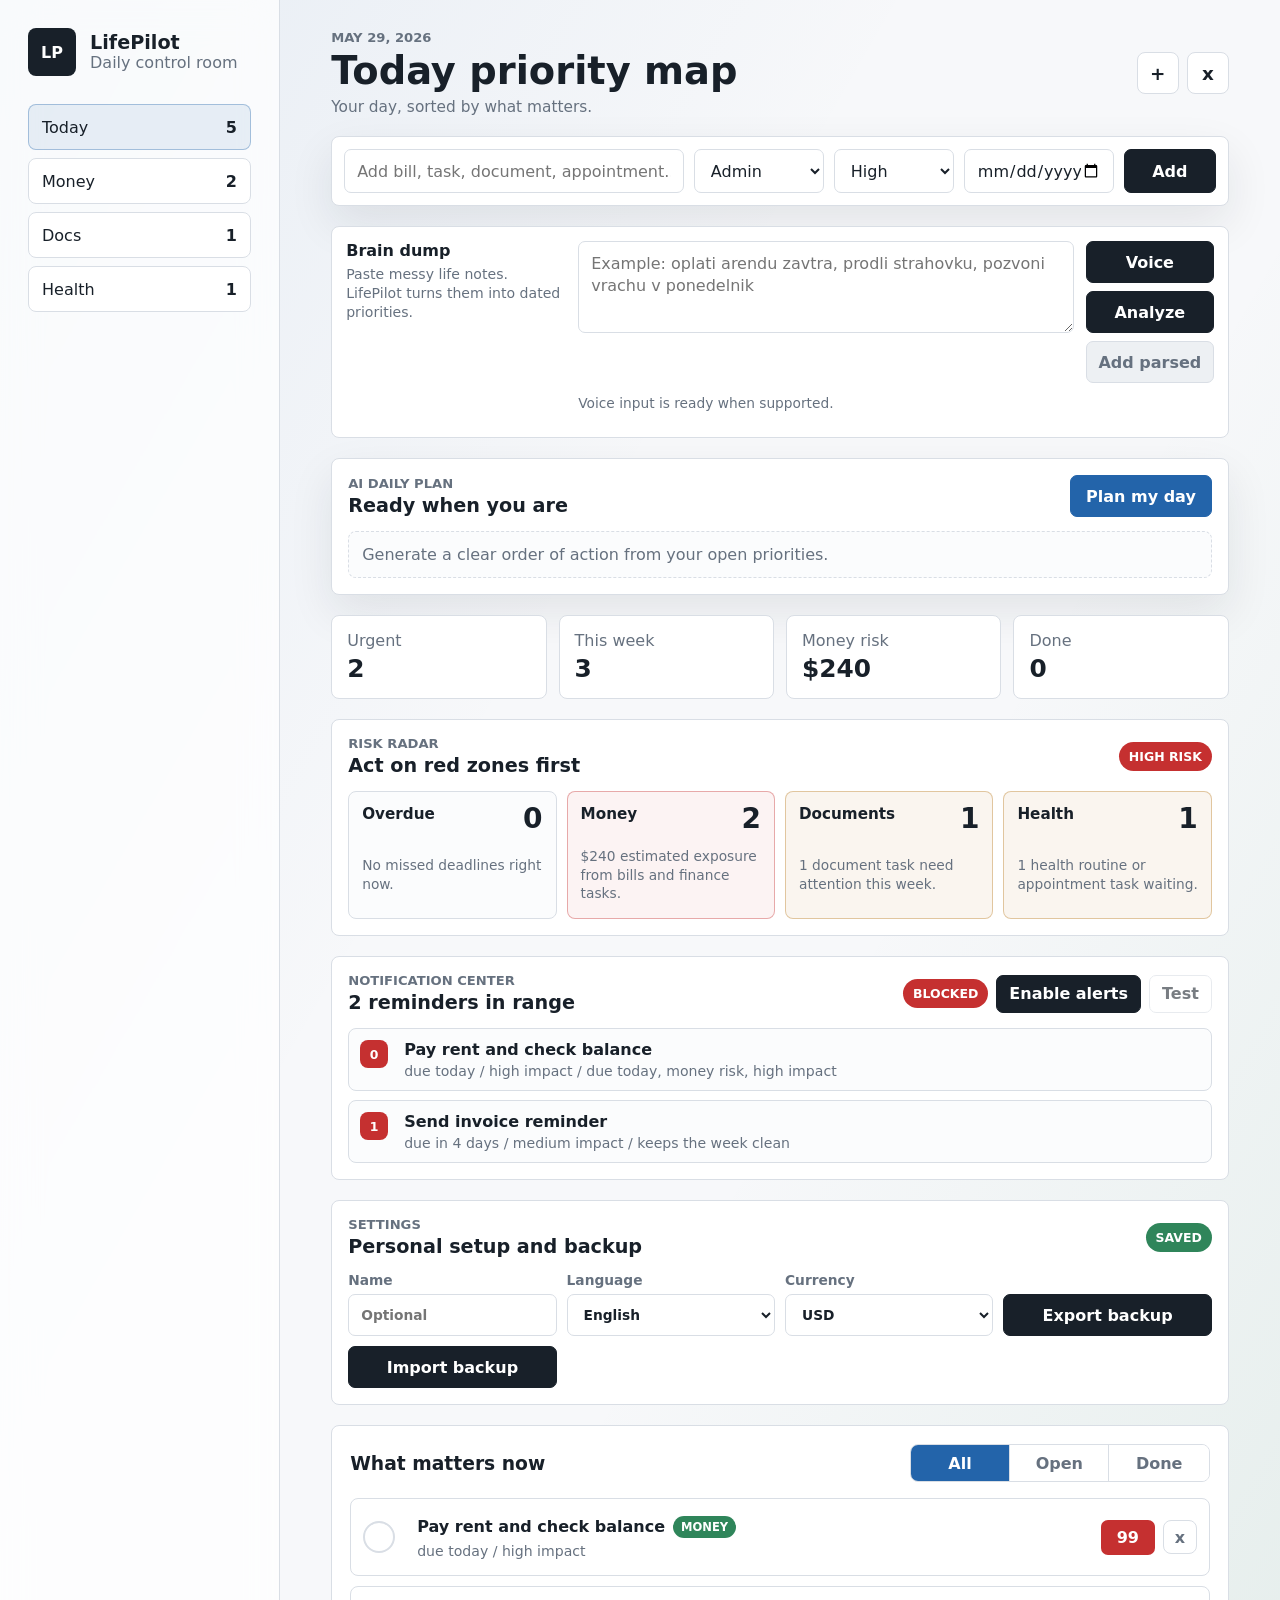
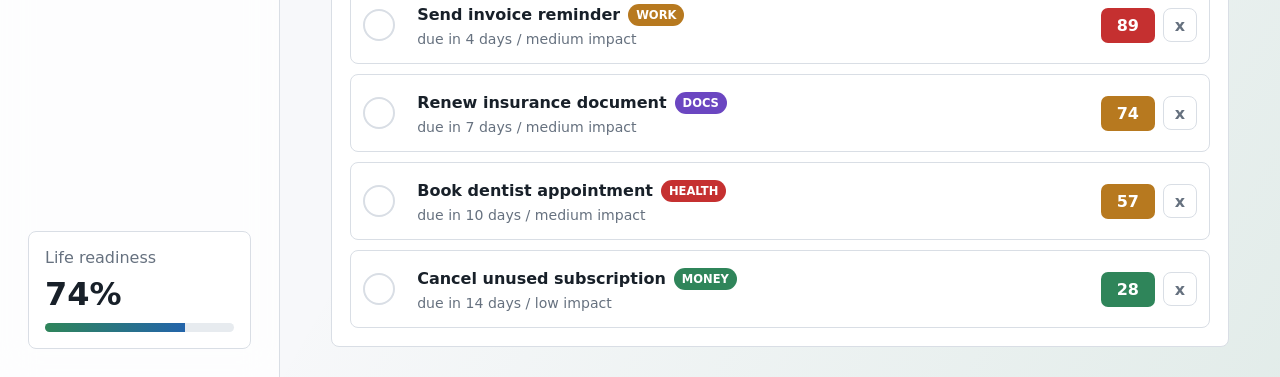
==== index.html @ ce693db2 "Initial public beta" ====
<!doctype html>
<html lang="en">
  <head>
    <meta charset="utf-8">
    <meta name="viewport" content="width=device-width, initial-scale=1">
    <meta name="theme-color" content="#182029">
    <title>LifePilot</title>
    <link rel="manifest" href="manifest.webmanifest">
    <link rel="icon" href="icon.svg" type="image/svg+xml">
    <link rel="stylesheet" href="styles.css">
  </head>
  <body>
    <main class="shell">
      <aside class="sidebar">
        <div class="brand">
          <div class="mark">LP</div>
          <div>
            <h1>LifePilot</h1>
            <p>Daily control room</p>
          </div>
        </div>

        <nav class="nav" aria-label="Views">
          <button class="nav-button active" data-view="today" title="Today">
            <span>Today</span>
            <strong id="todayCount">0</strong>
          </button>
          <button class="nav-button" data-view="money" title="Money">
            <span>Money</span>
            <strong id="moneyCount">0</strong>
          </button>
          <button class="nav-button" data-view="docs" title="Documents">
            <span>Docs</span>
            <strong id="docsCount">0</strong>
          </button>
          <button class="nav-button" data-view="health" title="Health">
            <span>Health</span>
            <strong id="healthCount">0</strong>
          </button>
        </nav>

        <section class="score-panel" aria-label="Readiness score">
          <span>Life readiness</span>
          <strong id="readinessScore">72%</strong>
          <div class="meter"><span id="scoreBar"></span></div>
        </section>
      </aside>

      <section class="workspace">
        <header class="topbar">
          <div>
            <p class="eyebrow">May 29, 2026</p>
            <h2 id="viewTitle">Today priority map</h2>
            <p id="personalLine" class="personal-line">Your day, sorted by what matters.</p>
          </div>
          <div class="actions">
            <button id="seedBtn" class="icon-button" title="Load sample data">+</button>
            <button id="clearDoneBtn" class="icon-button" title="Clear completed">x</button>
          </div>
        </header>

        <section class="quick-add" aria-label="Add new life item">
          <input id="itemTitle" type="text" placeholder="Add bill, task, document, appointment..." maxlength="90">
          <select id="itemCategory" aria-label="Category">
            <option value="admin">Admin</option>
            <option value="money">Money</option>
            <option value="docs">Docs</option>
            <option value="health">Health</option>
            <option value="work">Work</option>
          </select>
          <select id="itemImpact" aria-label="Impact">
            <option value="3">High</option>
            <option value="2">Medium</option>
            <option value="1">Low</option>
          </select>
          <input id="itemDate" type="date" aria-label="Due date">
          <button id="addBtn">Add</button>
        </section>

        <section class="brain-dump" aria-label="Smart capture">
          <div class="brain-copy">
            <h3>Brain dump</h3>
            <p>Paste messy life notes. LifePilot turns them into dated priorities.</p>
          </div>
          <textarea id="brainDump" rows="3" placeholder="Example: oplati arendu zavtra, prodli strahovku, pozvoni vrachu v ponedelnik"></textarea>
          <div class="brain-actions">
            <button id="voiceBtn" title="Voice input">Voice</button>
            <button id="captureBtn">Analyze</button>
            <button id="acceptCaptureBtn" disabled>Add parsed</button>
          </div>
          <p id="voiceStatus" class="voice-status">Voice input is ready when supported.</p>
          <div id="capturePreview" class="capture-preview" aria-live="polite"></div>
        </section>

        <section class="daily-plan" aria-label="Daily plan">
          <div class="plan-head">
            <div>
              <p class="eyebrow">AI Daily Plan</p>
              <h3 id="planFocus">Ready when you are</h3>
            </div>
            <button id="planBtn">Plan my day</button>
          </div>
          <div id="planList" class="plan-list" aria-live="polite">
            <p class="plan-empty">Generate a clear order of action from your open priorities.</p>
          </div>
        </section>

        <section class="summary-grid" aria-label="Daily summary">
          <article class="summary-item">
            <span>Urgent</span>
            <strong id="urgentTotal">0</strong>
          </article>
          <article class="summary-item">
            <span>This week</span>
            <strong id="weekTotal">0</strong>
          </article>
          <article class="summary-item">
            <span>Money risk</span>
            <strong id="riskTotal">$0</strong>
          </article>
          <article class="summary-item">
            <span>Done</span>
            <strong id="doneTotal">0</strong>
          </article>
        </section>

        <section class="risk-radar" aria-label="Risk radar">
          <div class="radar-head">
            <div>
              <p class="eyebrow">Risk Radar</p>
              <h3 id="radarFocus">Scanning open priorities</h3>
            </div>
            <span id="radarLevel" class="radar-level">Stable</span>
          </div>
          <div id="radarGrid" class="radar-grid"></div>
        </section>

        <section class="notification-center" aria-label="Notification center">
          <div class="notification-head">
            <div>
              <p class="eyebrow">Notification Center</p>
              <h3 id="notifyFocus">Reminders are local</h3>
            </div>
            <div class="notification-actions">
              <span id="notifyStatus" class="notify-status">Off</span>
              <button id="notifyBtn">Enable alerts</button>
              <button id="installBtn" hidden>Install app</button>
              <button id="testNotifyBtn">Test</button>
            </div>
          </div>
          <div id="notifyList" class="notify-list" aria-live="polite"></div>
        </section>

        <section class="settings-panel" aria-label="Settings and backup">
          <div class="settings-head">
            <div>
              <p class="eyebrow">Settings</p>
              <h3 id="settingsFocus">Personal setup and backup</h3>
            </div>
            <span id="settingsStatus" class="settings-status">Saved</span>
          </div>
          <div class="settings-grid">
            <label>
              <span>Name</span>
              <input id="profileName" type="text" placeholder="Optional" maxlength="40">
            </label>
            <label>
              <span>Language</span>
              <select id="languageSelect">
                <option value="en">English</option>
                <option value="ru">Russian / translit</option>
              </select>
            </label>
            <label>
              <span>Currency</span>
              <select id="currencySelect">
                <option value="USD">USD</option>
                <option value="EUR">EUR</option>
                <option value="RUB">RUB</option>
                <option value="GBP">GBP</option>
              </select>
            </label>
            <button id="exportBtn">Export backup</button>
            <button id="importBtn">Import backup</button>
            <input id="importFile" type="file" accept="application/json,.json" hidden>
          </div>
        </section>

        <section class="content">
          <div class="list-header">
            <h3 id="listTitle">What matters now</h3>
            <div class="segmented" role="group" aria-label="Filter">
              <button class="segment active" data-filter="all">All</button>
              <button class="segment" data-filter="open">Open</button>
              <button class="segment" data-filter="done">Done</button>
            </div>
          </div>
          <div id="itemList" class="item-list" aria-live="polite"></div>
        </section>
      </section>
    </main>

    <template id="itemTemplate">
      <article class="life-item">
        <button class="check" title="Toggle done"></button>
        <div class="item-main">
          <div class="item-line">
            <h4></h4>
            <span class="tag"></span>
          </div>
          <p></p>
        </div>
        <div class="item-meta">
          <span class="score"></span>
          <button class="delete" title="Delete">x</button>
        </div>
      </article>
    </template>

    <template id="previewTemplate">
      <article class="preview-item">
        <span class="preview-tag"></span>
        <strong></strong>
        <small></small>
      </article>
    </template>

    <template id="planTemplate">
      <article class="plan-step">
        <span class="step-number"></span>
        <div>
          <strong></strong>
          <p></p>
        </div>
      </article>
    </template>

    <template id="radarTemplate">
      <button class="radar-card" type="button">
        <span class="radar-card-top">
          <strong></strong>
          <em></em>
        </span>
        <span class="radar-card-copy"></span>
      </button>
    </template>

    <template id="notifyTemplate">
      <article class="notify-item">
        <span></span>
        <div>
          <strong></strong>
          <p></p>
        </div>
      </article>
    </template>

    <script src="app.js"></script>
  </body>
</html>
---- styles.css ----
:root {
  color-scheme: light;
  --ink: #182029;
  --muted: #66717f;
  --line: #d9dee5;
  --paper: #f7f8fa;
  --panel: #ffffff;
  --blue: #2364aa;
  --green: #2f855a;
  --amber: #b7791f;
  --red: #c53030;
  --violet: #6b46c1;
  --shadow: 0 18px 45px rgba(24, 32, 41, 0.09);
}

* {
  box-sizing: border-box;
}

body {
  margin: 0;
  min-height: 100vh;
  color: var(--ink);
  background:
    linear-gradient(120deg, rgba(35, 100, 170, 0.08), transparent 38%),
    linear-gradient(300deg, rgba(47, 133, 90, 0.1), transparent 42%),
    var(--paper);
  font-family: Inter, ui-sans-serif, system-ui, -apple-system, BlinkMacSystemFont, "Segoe UI", sans-serif;
}

button,
input,
textarea,
select {
  font: inherit;
}

button {
  cursor: pointer;
}

.shell {
  display: grid;
  grid-template-columns: 280px minmax(0, 1fr);
  min-height: 100vh;
}

.sidebar {
  display: flex;
  flex-direction: column;
  gap: 28px;
  padding: 28px;
  border-right: 1px solid var(--line);
  background: rgba(255, 255, 255, 0.72);
  backdrop-filter: blur(18px);
}

.brand {
  display: flex;
  align-items: center;
  gap: 14px;
}

.mark {
  display: grid;
  width: 48px;
  height: 48px;
  place-items: center;
  border-radius: 8px;
  color: #fff;
  background: var(--ink);
  font-weight: 800;
}

h1,
h2,
h3,
h4,
p {
  margin: 0;
}

.brand h1 {
  font-size: 1.2rem;
  line-height: 1.1;
}

.brand p,
.eyebrow,
.personal-line,
.score-panel span,
.summary-item span,
.life-item p {
  color: var(--muted);
}

.nav {
  display: grid;
  gap: 8px;
}

.nav-button,
.score-panel,
.quick-add,
.brain-dump,
.daily-plan,
.risk-radar,
.notification-center,
.settings-panel,
.summary-item,
.content {
  border: 1px solid var(--line);
  border-radius: 8px;
  background: var(--panel);
}

.nav-button {
  display: flex;
  align-items: center;
  justify-content: space-between;
  min-height: 46px;
  padding: 0 13px;
  color: var(--ink);
}

.nav-button.active {
  border-color: rgba(35, 100, 170, 0.35);
  background: rgba(35, 100, 170, 0.09);
}

.score-panel {
  margin-top: auto;
  padding: 16px;
}

.score-panel strong {
  display: block;
  margin: 8px 0 10px;
  font-size: 2rem;
}

.meter {
  height: 9px;
  overflow: hidden;
  border-radius: 999px;
  background: #e7ebef;
}

.meter span {
  display: block;
  height: 100%;
  width: 72%;
  background: linear-gradient(90deg, var(--green), var(--blue));
}

.workspace {
  display: grid;
  align-content: start;
  gap: 20px;
  padding: 30px clamp(18px, 4vw, 54px);
}

.topbar,
.list-header,
.item-line,
.item-meta,
.actions {
  display: flex;
  align-items: center;
}

.topbar,
.list-header {
  justify-content: space-between;
  gap: 18px;
}

.eyebrow {
  margin-bottom: 3px;
  font-size: 0.82rem;
  font-weight: 700;
  text-transform: uppercase;
}

.personal-line {
  margin-top: 5px;
  font-size: 0.96rem;
}

h2 {
  font-size: clamp(1.7rem, 3vw, 2.6rem);
  letter-spacing: 0;
}

.actions {
  gap: 8px;
}

.icon-button {
  width: 42px;
  height: 42px;
  border: 1px solid var(--line);
  border-radius: 8px;
  color: var(--ink);
  background: #fff;
  font-size: 1.15rem;
  font-weight: 800;
}

.quick-add {
  display: grid;
  grid-template-columns: minmax(180px, 1fr) 130px 120px 150px 92px;
  gap: 10px;
  padding: 12px;
  box-shadow: var(--shadow);
}

.quick-add input,
.quick-add select,
.quick-add button {
  min-height: 44px;
  min-width: 0;
  border: 1px solid var(--line);
  border-radius: 7px;
  background: #fff;
  padding: 0 12px;
  color: var(--ink);
}

.quick-add button {
  border-color: var(--ink);
  color: #fff;
  background: var(--ink);
  font-weight: 800;
}

.brain-dump {
  display: grid;
  grid-template-columns: 220px minmax(220px, 1fr) 128px;
  gap: 12px;
  padding: 14px;
  align-items: start;
}

.brain-copy h3 {
  font-size: 1rem;
}

.brain-copy p {
  margin-top: 5px;
  color: var(--muted);
  font-size: 0.88rem;
  line-height: 1.35;
}

.brain-dump textarea {
  width: 100%;
  min-height: 92px;
  resize: vertical;
  border: 1px solid var(--line);
  border-radius: 7px;
  padding: 11px 12px;
  color: var(--ink);
  background: #fff;
  line-height: 1.35;
}

.brain-actions {
  display: grid;
  gap: 8px;
}

.brain-actions button {
  min-height: 42px;
  border: 1px solid var(--ink);
  border-radius: 7px;
  color: #fff;
  background: var(--ink);
  font-weight: 800;
}

.brain-actions button:disabled {
  cursor: not-allowed;
  border-color: var(--line);
  color: var(--muted);
  background: #edf0f3;
}

.brain-actions button.listening {
  border-color: var(--red);
  background: var(--red);
}

.voice-status {
  grid-column: 2 / -1;
  color: var(--muted);
  font-size: 0.86rem;
}

.capture-preview {
  display: grid;
  grid-column: 2 / -1;
  gap: 8px;
}

.preview-item {
  display: grid;
  grid-template-columns: 84px minmax(0, 1fr) 110px;
  gap: 10px;
  align-items: center;
  padding: 9px 10px;
  border: 1px solid var(--line);
  border-radius: 8px;
  background: #fbfcfd;
}

.preview-tag {
  border-radius: 999px;
  padding: 4px 8px;
  color: #fff;
  text-align: center;
  background: var(--blue);
  font-size: 0.72rem;
  font-weight: 800;
  text-transform: uppercase;
}

.preview-item strong {
  overflow: hidden;
  min-width: 0;
  text-overflow: ellipsis;
  white-space: nowrap;
}

.preview-item small {
  color: var(--muted);
  text-align: right;
}

.daily-plan {
  padding: 16px;
  box-shadow: var(--shadow);
}

.plan-head {
  display: flex;
  align-items: center;
  justify-content: space-between;
  gap: 16px;
}

.plan-head h3 {
  font-size: 1.2rem;
}

.plan-head button {
  min-height: 42px;
  border: 1px solid var(--blue);
  border-radius: 7px;
  padding: 0 15px;
  color: #fff;
  background: var(--blue);
  font-weight: 800;
  white-space: nowrap;
}

.plan-list {
  display: grid;
  gap: 9px;
  margin-top: 14px;
}

.plan-empty {
  padding: 13px;
  border: 1px dashed var(--line);
  border-radius: 8px;
  color: var(--muted);
  background: #fbfcfd;
}

.plan-step {
  display: grid;
  grid-template-columns: 38px minmax(0, 1fr);
  gap: 11px;
  align-items: start;
  padding: 12px;
  border: 1px solid var(--line);
  border-radius: 8px;
  background: #fff;
}

.step-number {
  display: grid;
  width: 32px;
  height: 32px;
  place-items: center;
  border-radius: 8px;
  color: #fff;
  background: var(--ink);
  font-weight: 800;
}

.plan-step strong {
  display: block;
  overflow: hidden;
  text-overflow: ellipsis;
  white-space: nowrap;
}

.plan-step p {
  margin-top: 4px;
  color: var(--muted);
  font-size: 0.9rem;
  line-height: 1.35;
}

.summary-grid {
  display: grid;
  grid-template-columns: repeat(4, minmax(0, 1fr));
  gap: 12px;
}

.summary-item {
  padding: 15px;
}

.summary-item strong {
  display: block;
  margin-top: 4px;
  font-size: 1.55rem;
}

.risk-radar {
  padding: 16px;
}

.radar-head {
  display: flex;
  align-items: center;
  justify-content: space-between;
  gap: 16px;
}

.radar-head h3 {
  font-size: 1.2rem;
}

.radar-level {
  border-radius: 999px;
  padding: 7px 10px;
  color: #fff;
  background: var(--green);
  font-size: 0.78rem;
  font-weight: 800;
  text-transform: uppercase;
}

.radar-level.warning {
  background: var(--amber);
}

.radar-level.danger {
  background: var(--red);
}

.radar-grid {
  display: grid;
  grid-template-columns: repeat(4, minmax(0, 1fr));
  gap: 10px;
  margin-top: 14px;
}

.radar-card {
  display: grid;
  gap: 12px;
  min-height: 128px;
  border: 1px solid var(--line);
  border-radius: 8px;
  padding: 13px;
  color: var(--ink);
  background: #fbfcfd;
  text-align: left;
}

.radar-card:hover {
  border-color: rgba(35, 100, 170, 0.45);
  background: #fff;
}

.radar-card.hot {
  border-color: rgba(197, 48, 48, 0.38);
  background: rgba(197, 48, 48, 0.06);
}

.radar-card.warn {
  border-color: rgba(183, 121, 31, 0.38);
  background: rgba(183, 121, 31, 0.07);
}

.radar-card-top {
  display: flex;
  align-items: start;
  justify-content: space-between;
  gap: 8px;
}

.radar-card-top strong {
  font-size: 0.95rem;
}

.radar-card-top em {
  font-style: normal;
  font-size: 1.75rem;
  font-weight: 800;
  line-height: 1;
}

.radar-card-copy {
  color: var(--muted);
  font-size: 0.86rem;
  line-height: 1.35;
}

.notification-center {
  padding: 16px;
}

.notification-head {
  display: flex;
  align-items: center;
  justify-content: space-between;
  gap: 16px;
}

.notification-head h3 {
  font-size: 1.2rem;
}

.notification-actions {
  display: flex;
  align-items: center;
  gap: 8px;
  flex-wrap: wrap;
}

.notify-status {
  border-radius: 999px;
  padding: 7px 10px;
  color: #fff;
  background: var(--muted);
  font-size: 0.78rem;
  font-weight: 800;
  text-transform: uppercase;
}

.notify-status.on {
  background: var(--green);
}

.notify-status.blocked {
  background: var(--red);
}

.notification-actions button {
  min-height: 38px;
  border: 1px solid var(--ink);
  border-radius: 7px;
  padding: 0 12px;
  color: #fff;
  background: var(--ink);
  font-weight: 800;
}

.notification-actions button:last-child {
  border-color: var(--line);
  color: var(--ink);
  background: #fff;
}

.notification-actions button:disabled {
  cursor: not-allowed;
  opacity: 0.58;
}

.notification-actions button[hidden] {
  display: none;
}

.notify-list {
  display: grid;
  gap: 9px;
  margin-top: 14px;
}

.notify-item {
  display: grid;
  grid-template-columns: 34px minmax(0, 1fr);
  gap: 10px;
  align-items: start;
  padding: 11px;
  border: 1px solid var(--line);
  border-radius: 8px;
  background: #fbfcfd;
}

.notify-item span {
  display: grid;
  width: 28px;
  height: 28px;
  place-items: center;
  border-radius: 8px;
  color: #fff;
  background: var(--blue);
  font-size: 0.78rem;
  font-weight: 800;
}

.notify-item.hot span {
  background: var(--red);
}

.notify-item.warn span {
  background: var(--amber);
}

.notify-item strong {
  display: block;
  overflow: hidden;
  text-overflow: ellipsis;
  white-space: nowrap;
}

.notify-item p {
  margin-top: 4px;
  color: var(--muted);
  font-size: 0.88rem;
}

.settings-panel {
  padding: 16px;
}

.settings-head {
  display: flex;
  align-items: center;
  justify-content: space-between;
  gap: 16px;
}

.settings-head h3 {
  font-size: 1.2rem;
}

.settings-status {
  border-radius: 999px;
  padding: 7px 10px;
  color: #fff;
  background: var(--green);
  font-size: 0.78rem;
  font-weight: 800;
  text-transform: uppercase;
}

.settings-status.warn {
  background: var(--amber);
}

.settings-status.error {
  background: var(--red);
}

.settings-grid {
  display: grid;
  grid-template-columns: repeat(4, minmax(0, 1fr));
  gap: 10px;
  margin-top: 14px;
}

.settings-grid label {
  display: grid;
  gap: 6px;
  color: var(--muted);
  font-size: 0.86rem;
  font-weight: 700;
}

.settings-grid input,
.settings-grid select,
.settings-grid button {
  min-height: 42px;
  min-width: 0;
  border: 1px solid var(--line);
  border-radius: 7px;
  padding: 0 12px;
  color: var(--ink);
  background: #fff;
}

.settings-grid button {
  align-self: end;
  border-color: var(--ink);
  color: #fff;
  background: var(--ink);
  font-weight: 800;
}

.content {
  padding: 18px;
}

.segmented {
  display: grid;
  grid-template-columns: repeat(3, 1fr);
  width: min(300px, 100%);
  border: 1px solid var(--line);
  border-radius: 8px;
  overflow: hidden;
}

.segment {
  min-height: 36px;
  border: 0;
  border-right: 1px solid var(--line);
  color: var(--muted);
  background: #fff;
  font-weight: 700;
}

.segment:last-child {
  border-right: 0;
}

.segment.active {
  color: #fff;
  background: var(--blue);
}

.item-list {
  display: grid;
  gap: 10px;
  margin-top: 16px;
}

.life-item {
  display: grid;
  grid-template-columns: 42px minmax(0, 1fr) auto;
  align-items: center;
  gap: 12px;
  min-height: 78px;
  padding: 12px;
  border: 1px solid var(--line);
  border-radius: 8px;
  background: #fff;
}

.life-item.done {
  opacity: 0.62;
}

.check {
  width: 32px;
  height: 32px;
  border: 2px solid var(--line);
  border-radius: 50%;
  background: #fff;
}

.life-item.done .check {
  border-color: var(--green);
  background: radial-gradient(circle at center, var(--green) 45%, transparent 48%);
}

.item-main {
  min-width: 0;
}

.item-line {
  gap: 8px;
  min-width: 0;
}

.item-line h4 {
  overflow: hidden;
  min-width: 0;
  text-overflow: ellipsis;
  white-space: nowrap;
  font-size: 1rem;
}

.tag {
  flex: 0 0 auto;
  border-radius: 999px;
  padding: 4px 8px;
  color: #fff;
  background: var(--blue);
  font-size: 0.72rem;
  font-weight: 800;
  text-transform: uppercase;
}

.life-item p {
  margin-top: 5px;
  font-size: 0.88rem;
}

.item-meta {
  gap: 8px;
}

.score {
  min-width: 54px;
  border-radius: 7px;
  padding: 8px;
  text-align: center;
  color: #fff;
  background: var(--green);
  font-weight: 800;
}

.score.hot {
  background: var(--red);
}

.score.warm {
  background: var(--amber);
}

.delete {
  width: 34px;
  height: 34px;
  border: 1px solid var(--line);
  border-radius: 8px;
  color: var(--muted);
  background: #fff;
  font-weight: 800;
}

.empty {
  padding: 36px 16px;
  border: 1px dashed var(--line);
  border-radius: 8px;
  text-align: center;
  color: var(--muted);
  background: rgba(255, 255, 255, 0.64);
}

@media (max-width: 900px) {
  .shell {
    grid-template-columns: 1fr;
  }

  .sidebar {
    position: static;
    gap: 16px;
    padding: 18px;
    border-right: 0;
    border-bottom: 1px solid var(--line);
  }

  .nav {
    grid-template-columns: repeat(4, minmax(0, 1fr));
  }

  .nav-button {
    min-height: 54px;
    align-items: flex-start;
    flex-direction: column;
    justify-content: center;
  }

  .score-panel {
    display: none;
  }

  .quick-add,
  .brain-dump,
  .radar-grid,
  .settings-grid,
  .summary-grid {
    grid-template-columns: 1fr 1fr;
  }

  .quick-add input:first-child,
  .quick-add button,
  .brain-dump textarea,
  .voice-status,
  .capture-preview {
    grid-column: 1 / -1;
  }
}

@media (max-width: 560px) {
  .workspace {
    padding: 18px 12px;
  }

  .topbar,
  .list-header,
  .plan-head,
  .radar-head,
  .notification-head,
  .settings-head {
    align-items: stretch;
    flex-direction: column;
  }

  .summary-grid,
  .quick-add,
  .brain-dump,
  .radar-grid,
  .settings-grid,
  .nav {
    grid-template-columns: 1fr;
  }

  .capture-preview {
    grid-column: 1;
  }

  .voice-status {
    grid-column: 1;
  }

  .preview-item {
    grid-template-columns: 1fr;
  }

  .preview-item small {
    text-align: left;
  }

  .life-item {
    grid-template-columns: 36px minmax(0, 1fr);
  }

  .item-meta {
    grid-column: 2;
    justify-content: space-between;
  }
}
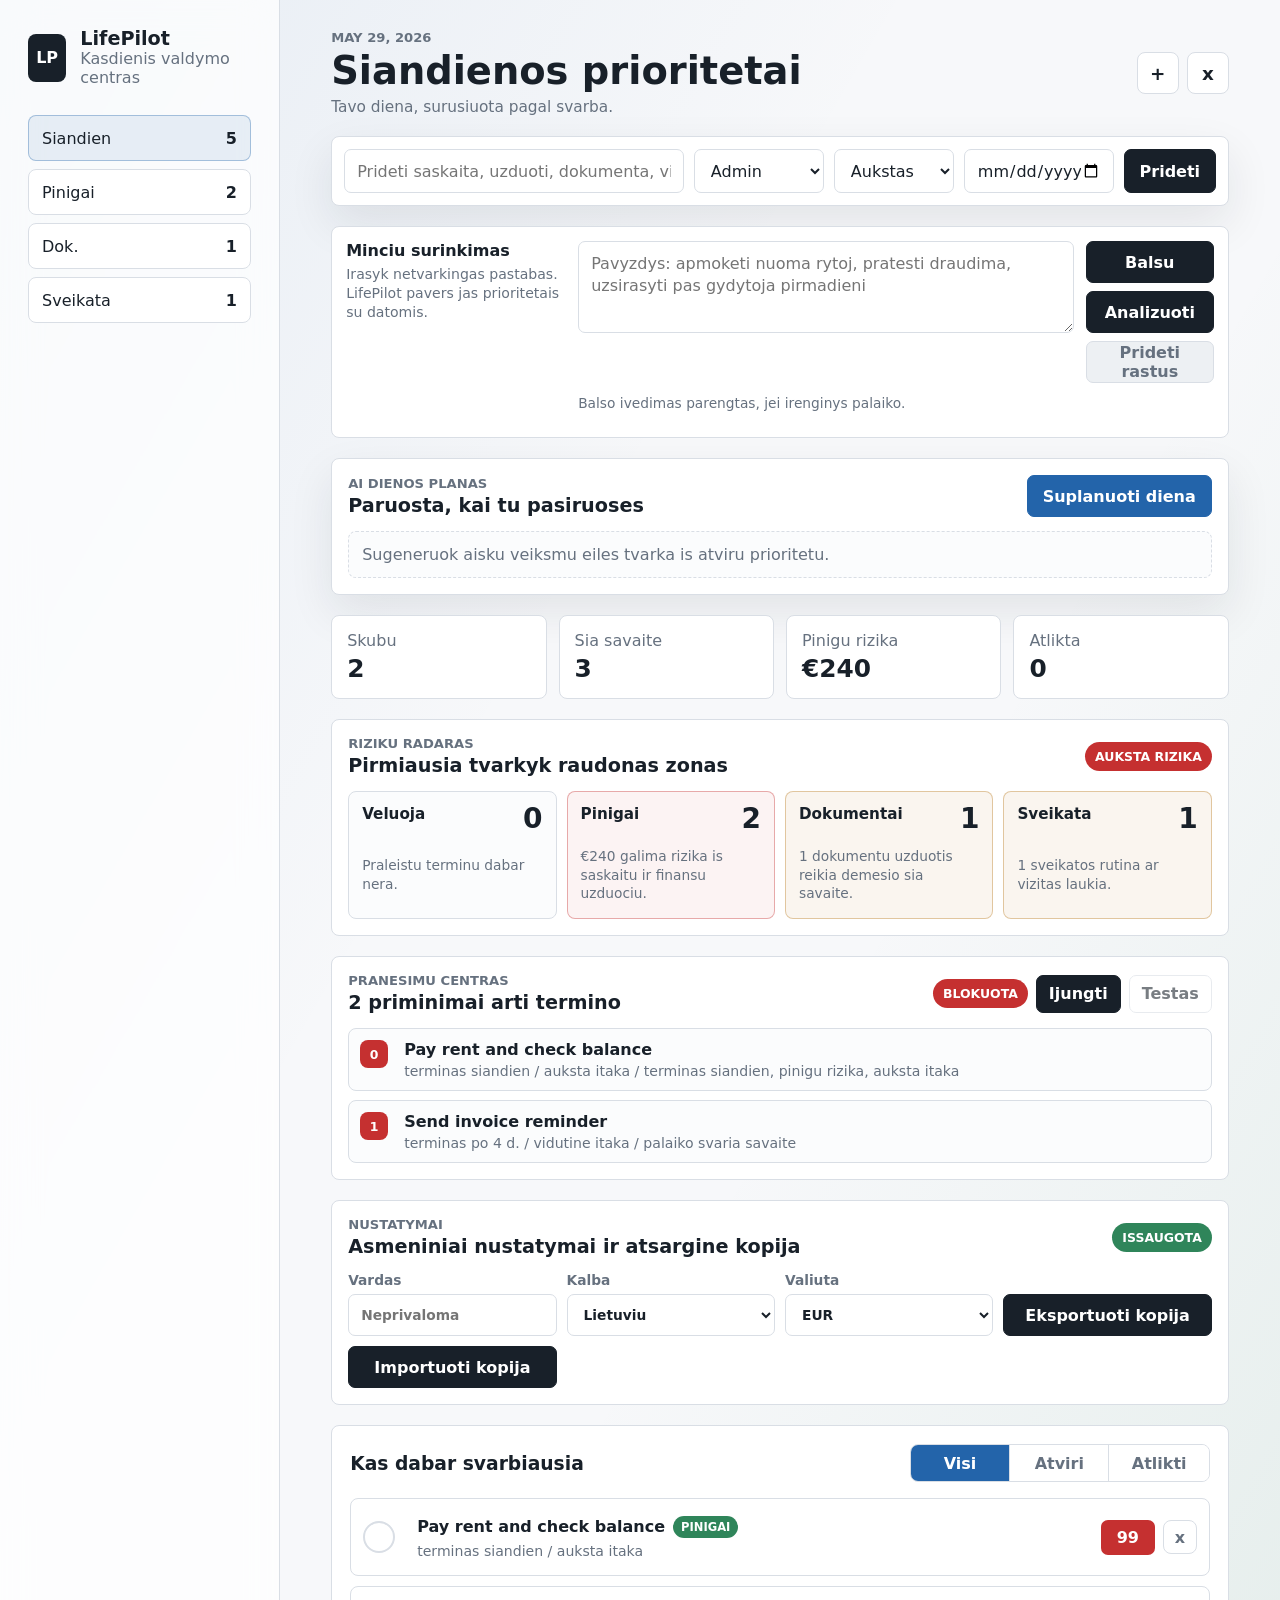
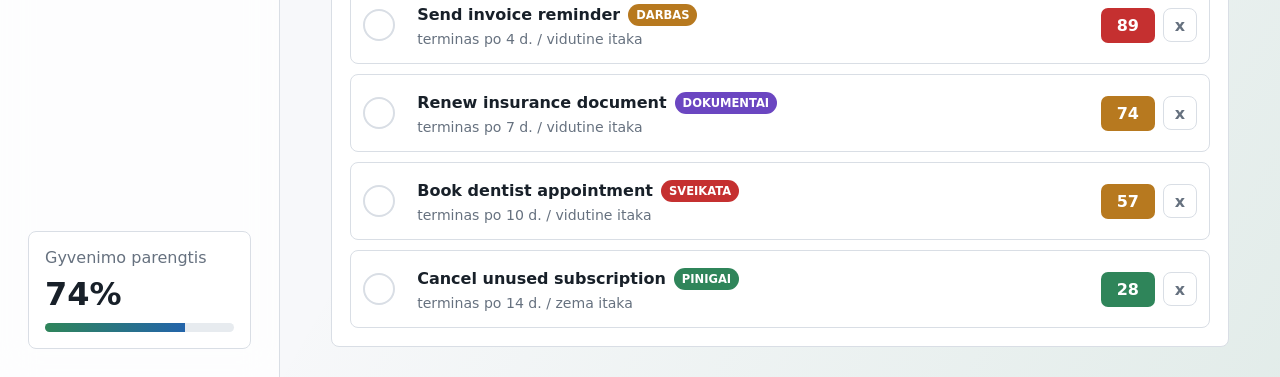
==== commit a6f6aac8: "Add language selector to beta" ====
--- a/index.html
+++ b/index.html
@@ -16,31 +16,31 @@
           <div class="mark">LP</div>
           <div>
             <h1>LifePilot</h1>
-            <p>Daily control room</p>
+            <p data-i18n="brandSubtitle">Daily control room</p>
           </div>
         </div>
 
         <nav class="nav" aria-label="Views">
-          <button class="nav-button active" data-view="today" title="Today">
-            <span>Today</span>
+          <button class="nav-button active" data-view="today" title="Today" data-i18n-title="navToday">
+            <span data-i18n="navToday">Today</span>
             <strong id="todayCount">0</strong>
           </button>
-          <button class="nav-button" data-view="money" title="Money">
-            <span>Money</span>
+          <button class="nav-button" data-view="money" title="Money" data-i18n-title="navMoney">
+            <span data-i18n="navMoney">Money</span>
             <strong id="moneyCount">0</strong>
           </button>
-          <button class="nav-button" data-view="docs" title="Documents">
-            <span>Docs</span>
+          <button class="nav-button" data-view="docs" title="Documents" data-i18n-title="navDocsLong">
+            <span data-i18n="navDocs">Docs</span>
             <strong id="docsCount">0</strong>
           </button>
-          <button class="nav-button" data-view="health" title="Health">
-            <span>Health</span>
+          <button class="nav-button" data-view="health" title="Health" data-i18n-title="navHealth">
+            <span data-i18n="navHealth">Health</span>
             <strong id="healthCount">0</strong>
           </button>
         </nav>
 
         <section class="score-panel" aria-label="Readiness score">
-          <span>Life readiness</span>
+          <span data-i18n="readiness">Life readiness</span>
           <strong id="readinessScore">72%</strong>
           <div class="meter"><span id="scoreBar"></span></div>
         </section>
@@ -54,72 +54,72 @@
             <p id="personalLine" class="personal-line">Your day, sorted by what matters.</p>
           </div>
           <div class="actions">
-            <button id="seedBtn" class="icon-button" title="Load sample data">+</button>
-            <button id="clearDoneBtn" class="icon-button" title="Clear completed">x</button>
+            <button id="seedBtn" class="icon-button" title="Load sample data" data-i18n-title="loadSample">+</button>
+            <button id="clearDoneBtn" class="icon-button" title="Clear completed" data-i18n-title="clearCompleted">x</button>
           </div>
         </header>
 
         <section class="quick-add" aria-label="Add new life item">
-          <input id="itemTitle" type="text" placeholder="Add bill, task, document, appointment..." maxlength="90">
+          <input id="itemTitle" type="text" placeholder="Add bill, task, document, appointment..." maxlength="90" data-i18n-placeholder="quickPlaceholder">
           <select id="itemCategory" aria-label="Category">
-            <option value="admin">Admin</option>
-            <option value="money">Money</option>
-            <option value="docs">Docs</option>
-            <option value="health">Health</option>
-            <option value="work">Work</option>
+            <option value="admin" data-i18n="catAdmin">Admin</option>
+            <option value="money" data-i18n="catMoney">Money</option>
+            <option value="docs" data-i18n="catDocs">Docs</option>
+            <option value="health" data-i18n="catHealth">Health</option>
+            <option value="work" data-i18n="catWork">Work</option>
           </select>
           <select id="itemImpact" aria-label="Impact">
-            <option value="3">High</option>
-            <option value="2">Medium</option>
-            <option value="1">Low</option>
+            <option value="3" data-i18n="impactHigh">High</option>
+            <option value="2" data-i18n="impactMedium">Medium</option>
+            <option value="1" data-i18n="impactLow">Low</option>
           </select>
           <input id="itemDate" type="date" aria-label="Due date">
-          <button id="addBtn">Add</button>
+          <button id="addBtn" data-i18n="add">Add</button>
         </section>
 
         <section class="brain-dump" aria-label="Smart capture">
           <div class="brain-copy">
-            <h3>Brain dump</h3>
-            <p>Paste messy life notes. LifePilot turns them into dated priorities.</p>
-          </div>
-          <textarea id="brainDump" rows="3" placeholder="Example: oplati arendu zavtra, prodli strahovku, pozvoni vrachu v ponedelnik"></textarea>
+            <h3 data-i18n="brainTitle">Brain dump</h3>
+            <p data-i18n="brainCopy">Paste messy life notes. LifePilot turns them into dated priorities.</p>
+          </div>
+          <textarea id="brainDump" rows="3" placeholder="Example: oplati arendu zavtra, prodli strahovku, pozvoni vrachu v ponedelnik" data-i18n-placeholder="brainPlaceholder"></textarea>
           <div class="brain-actions">
-            <button id="voiceBtn" title="Voice input">Voice</button>
-            <button id="captureBtn">Analyze</button>
-            <button id="acceptCaptureBtn" disabled>Add parsed</button>
-          </div>
-          <p id="voiceStatus" class="voice-status">Voice input is ready when supported.</p>
+            <button id="voiceBtn" title="Voice input" data-i18n-title="voiceInput">Voice</button>
+            <button id="captureBtn" data-i18n="analyze">Analyze</button>
+            <button id="acceptCaptureBtn" disabled data-i18n="addParsed">Add parsed</button>
+          </div>
+          <p id="voiceStatus" class="voice-status" data-i18n="voiceReady">Voice input is ready when supported.</p>
           <div id="capturePreview" class="capture-preview" aria-live="polite"></div>
         </section>
 
         <section class="daily-plan" aria-label="Daily plan">
           <div class="plan-head">
             <div>
-              <p class="eyebrow">AI Daily Plan</p>
-              <h3 id="planFocus">Ready when you are</h3>
-            </div>
-            <button id="planBtn">Plan my day</button>
+              <p class="eyebrow" data-i18n="dailyEyebrow">AI Daily Plan</p>
+              <h3 id="planFocus" data-i18n="planReady">Ready when you are</h3>
+            </div>
+            <button id="planBtn" data-i18n="planButton">Plan my day</button>
           </div>
           <div id="planList" class="plan-list" aria-live="polite">
-            <p class="plan-empty">Generate a clear order of action from your open priorities.</p>
+            <p class="plan-empty" data-i18n="planEmptyStart">Generate a clear order of action from your open priorities.</p>
           </div>
         </section>
 
         <section class="summary-grid" aria-label="Daily summary">
           <article class="summary-item">
-            <span>Urgent</span>
+            <span data-i18n="urgent">Urgent</span>
             <strong id="urgentTotal">0</strong>
           </article>
           <article class="summary-item">
-            <span>This week</span>
+            <span data-i18n="thisWeek">This week</span>
             <strong id="weekTotal">0</strong>
           </article>
           <article class="summary-item">
-            <span>Money risk</span>
+            <span data-i18n="moneyRisk">Money risk</span>
             <strong id="riskTotal">$0</strong>
           </article>
           <article class="summary-item">
-            <span>Done</span>
+            <span data-i18n="done">Done</span>
             <strong id="doneTotal">0</strong>
           </article>
         </section>
@@ -127,7 +127,7 @@
         <section class="risk-radar" aria-label="Risk radar">
           <div class="radar-head">
             <div>
-              <p class="eyebrow">Risk Radar</p>
+              <p class="eyebrow" data-i18n="riskRadar">Risk Radar</p>
               <h3 id="radarFocus">Scanning open priorities</h3>
             </div>
             <span id="radarLevel" class="radar-level">Stable</span>
@@ -138,14 +138,14 @@
         <section class="notification-center" aria-label="Notification center">
           <div class="notification-head">
             <div>
-              <p class="eyebrow">Notification Center</p>
+              <p class="eyebrow" data-i18n="notificationCenter">Notification Center</p>
               <h3 id="notifyFocus">Reminders are local</h3>
             </div>
             <div class="notification-actions">
               <span id="notifyStatus" class="notify-status">Off</span>
               <button id="notifyBtn">Enable alerts</button>
-              <button id="installBtn" hidden>Install app</button>
-              <button id="testNotifyBtn">Test</button>
+              <button id="installBtn" hidden data-i18n="installApp">Install app</button>
+              <button id="testNotifyBtn" data-i18n="test">Test</button>
             </div>
           </div>
           <div id="notifyList" class="notify-list" aria-live="polite"></div>
@@ -154,25 +154,26 @@
         <section class="settings-panel" aria-label="Settings and backup">
           <div class="settings-head">
             <div>
-              <p class="eyebrow">Settings</p>
+              <p class="eyebrow" data-i18n="settings">Settings</p>
               <h3 id="settingsFocus">Personal setup and backup</h3>
             </div>
             <span id="settingsStatus" class="settings-status">Saved</span>
           </div>
           <div class="settings-grid">
             <label>
-              <span>Name</span>
-              <input id="profileName" type="text" placeholder="Optional" maxlength="40">
+              <span data-i18n="name">Name</span>
+              <input id="profileName" type="text" placeholder="Optional" maxlength="40" data-i18n-placeholder="optional">
             </label>
             <label>
-              <span>Language</span>
+              <span data-i18n="language">Language</span>
               <select id="languageSelect">
+                <option value="lt">Lietuviu</option>
                 <option value="en">English</option>
-                <option value="ru">Russian / translit</option>
+                <option value="ru">Russki translit</option>
               </select>
             </label>
             <label>
-              <span>Currency</span>
+              <span data-i18n="currency">Currency</span>
               <select id="currencySelect">
                 <option value="USD">USD</option>
                 <option value="EUR">EUR</option>
@@ -180,8 +181,8 @@
                 <option value="GBP">GBP</option>
               </select>
             </label>
-            <button id="exportBtn">Export backup</button>
-            <button id="importBtn">Import backup</button>
+            <button id="exportBtn" data-i18n="exportBackup">Export backup</button>
+            <button id="importBtn" data-i18n="importBackup">Import backup</button>
             <input id="importFile" type="file" accept="application/json,.json" hidden>
           </div>
         </section>
@@ -190,9 +191,9 @@
           <div class="list-header">
             <h3 id="listTitle">What matters now</h3>
             <div class="segmented" role="group" aria-label="Filter">
-              <button class="segment active" data-filter="all">All</button>
-              <button class="segment" data-filter="open">Open</button>
-              <button class="segment" data-filter="done">Done</button>
+              <button class="segment active" data-filter="all" data-i18n="filterAll">All</button>
+              <button class="segment" data-filter="open" data-i18n="filterOpen">Open</button>
+              <button class="segment" data-filter="done" data-i18n="filterDone">Done</button>
             </div>
           </div>
           <div id="itemList" class="item-list" aria-live="polite"></div>
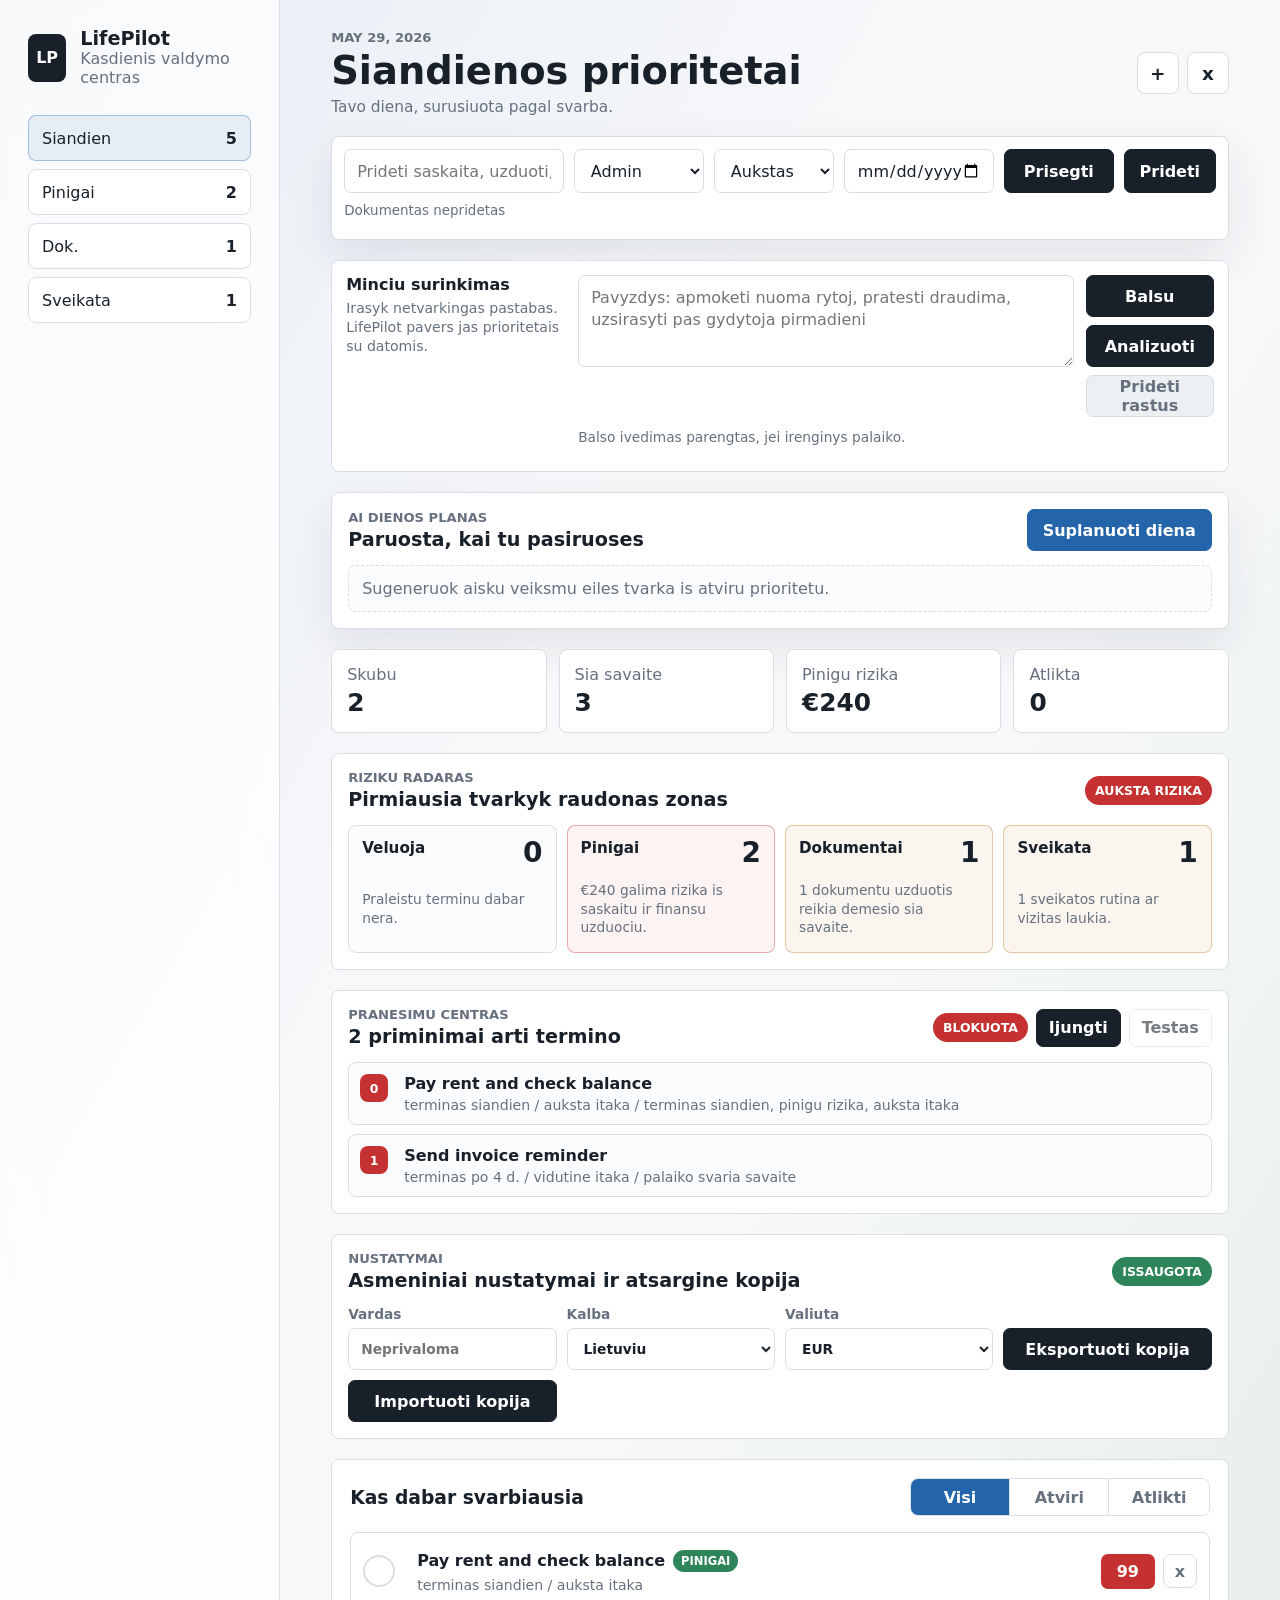
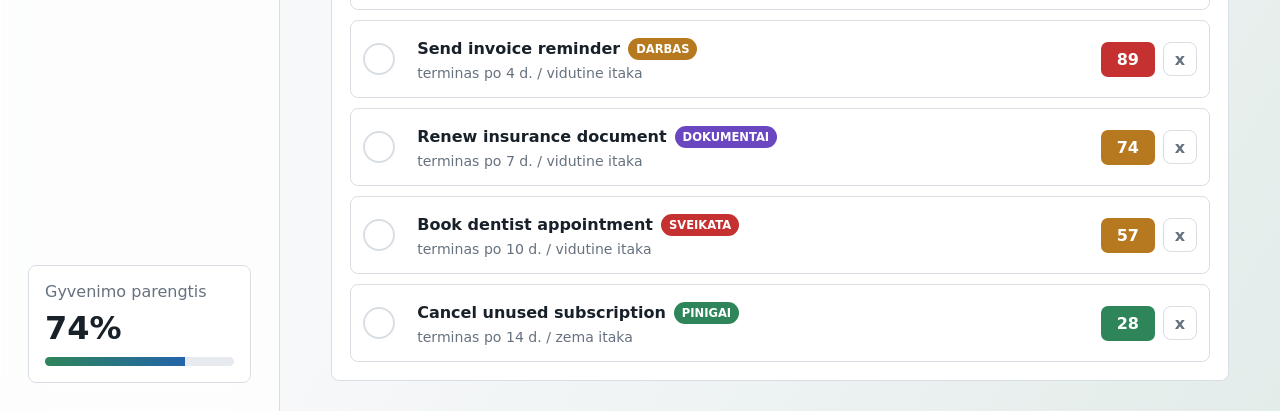
==== commit af33cd0a: "Add document attachments to beta" ====
--- a/index.html
+++ b/index.html
@@ -74,7 +74,10 @@
             <option value="1" data-i18n="impactLow">Low</option>
           </select>
           <input id="itemDate" type="date" aria-label="Due date">
+          <input id="itemAttachment" type="file" accept=".pdf,.png,.jpg,.jpeg,.webp,.txt,.doc,.docx,.xls,.xlsx,application/pdf,image/*,text/plain,application/msword,application/vnd.openxmlformats-officedocument.wordprocessingml.document,application/vnd.ms-excel,application/vnd.openxmlformats-officedocument.spreadsheetml.sheet" hidden>
+          <button id="attachBtn" type="button" data-i18n="attachFile">Attach</button>
           <button id="addBtn" data-i18n="add">Add</button>
+          <span id="attachmentStatus" class="attachment-status" data-i18n="noAttachment">No document attached</span>
         </section>
 
         <section class="brain-dump" aria-label="Smart capture">
@@ -210,6 +213,7 @@
             <span class="tag"></span>
           </div>
           <p></p>
+          <div class="attachment-link" hidden></div>
         </div>
         <div class="item-meta">
           <span class="score"></span>
--- a/styles.css
+++ b/styles.css
@@ -209,7 +209,7 @@
 
 .quick-add {
   display: grid;
-  grid-template-columns: minmax(180px, 1fr) 130px 120px 150px 92px;
+  grid-template-columns: minmax(180px, 1fr) 130px 120px 150px 110px 92px;
   gap: 10px;
   padding: 12px;
   box-shadow: var(--shadow);
@@ -232,6 +232,21 @@
   color: #fff;
   background: var(--ink);
   font-weight: 800;
+}
+
+.attachment-status {
+  grid-column: 1 / -1;
+  min-height: 24px;
+  color: var(--muted);
+  font-size: 0.84rem;
+}
+
+.attachment-status.saved {
+  color: var(--green);
+}
+
+.attachment-status.error {
+  color: var(--red);
 }
 
 .brain-dump {
@@ -801,6 +816,26 @@
 .life-item p {
   margin-top: 5px;
   font-size: 0.88rem;
+}
+
+.attachment-link {
+  margin-top: 7px;
+}
+
+.attachment-link a {
+  display: inline-flex;
+  max-width: 100%;
+  overflow: hidden;
+  border: 1px solid rgba(35, 100, 170, 0.24);
+  border-radius: 7px;
+  padding: 6px 8px;
+  color: var(--blue);
+  background: rgba(35, 100, 170, 0.07);
+  font-size: 0.82rem;
+  font-weight: 800;
+  text-decoration: none;
+  text-overflow: ellipsis;
+  white-space: nowrap;
 }
 
 .item-meta {
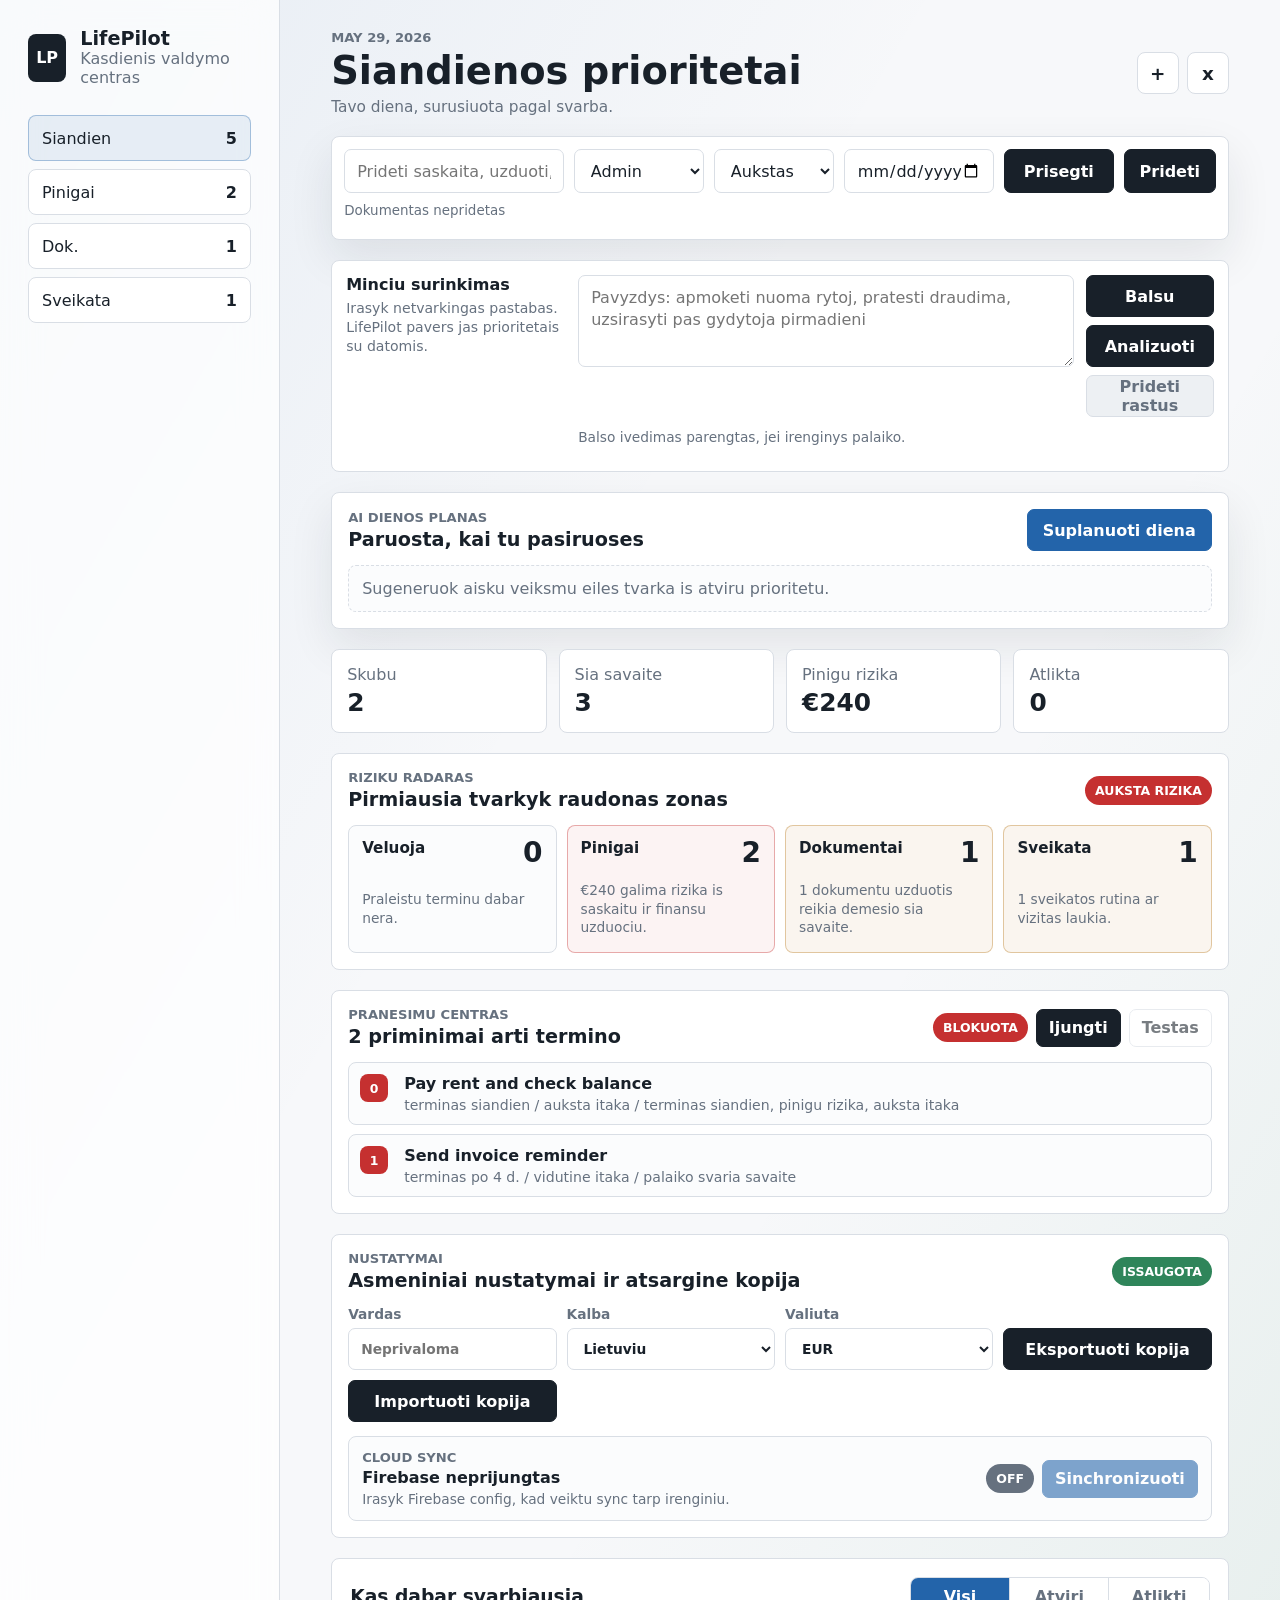
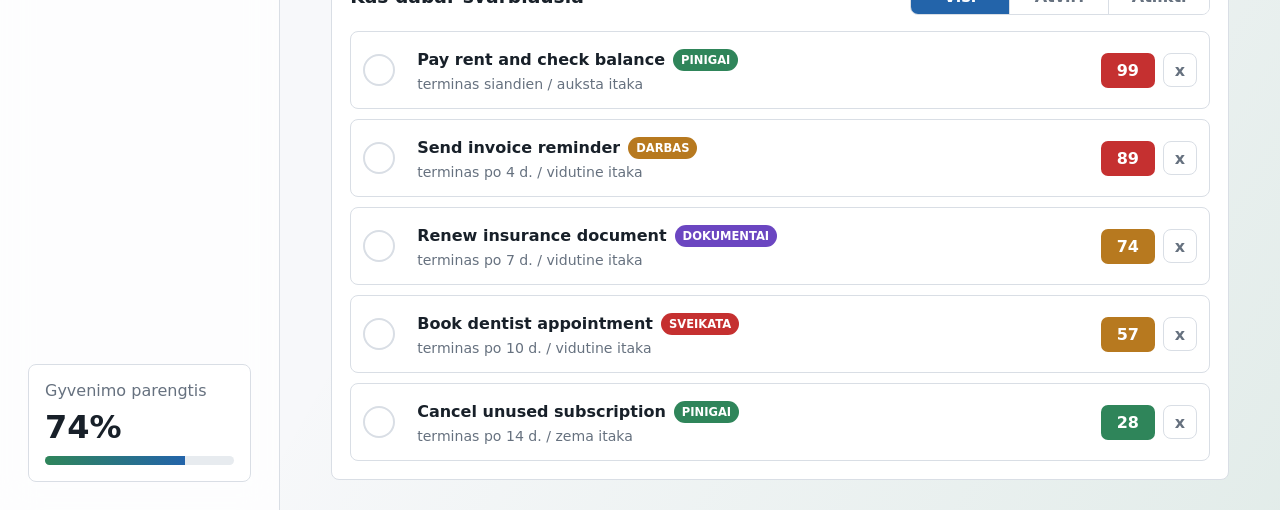
==== commit 8dab8357: "Add Firebase sync layer to beta" ====
--- a/index.html
+++ b/index.html
@@ -188,6 +188,17 @@
             <button id="importBtn" data-i18n="importBackup">Import backup</button>
             <input id="importFile" type="file" accept="application/json,.json" hidden>
           </div>
+          <div class="cloud-panel">
+            <div>
+              <p class="eyebrow" data-i18n="cloudEyebrow">Cloud Sync</p>
+              <h3 id="cloudFocus">Firebase is not connected</h3>
+              <p id="cloudHint">Add Firebase config to enable cross-device sync.</p>
+            </div>
+            <div class="cloud-actions">
+              <span id="cloudStatus" class="cloud-status">Off</span>
+              <button id="cloudSyncBtn" type="button" data-i18n="cloudSyncNow">Sync now</button>
+            </div>
+          </div>
         </section>
 
         <section class="content">
@@ -260,6 +271,8 @@
       </article>
     </template>
 
+    <script src="firebase-config.js"></script>
+    <script src="firebase-sync.js"></script>
     <script src="app.js"></script>
   </body>
 </html>
--- a/styles.css
+++ b/styles.css
@@ -719,6 +719,73 @@
   font-weight: 800;
 }
 
+.cloud-panel {
+  display: flex;
+  align-items: center;
+  justify-content: space-between;
+  gap: 16px;
+  margin-top: 14px;
+  border: 1px solid var(--line);
+  border-radius: 8px;
+  padding: 13px;
+  background: #fbfcfd;
+}
+
+.cloud-panel h3 {
+  font-size: 1rem;
+}
+
+.cloud-panel p:last-child {
+  margin-top: 4px;
+  color: var(--muted);
+  font-size: 0.86rem;
+}
+
+.cloud-actions {
+  display: flex;
+  align-items: center;
+  gap: 8px;
+}
+
+.cloud-status {
+  border-radius: 999px;
+  padding: 7px 10px;
+  color: #fff;
+  background: var(--muted);
+  font-size: 0.78rem;
+  font-weight: 800;
+  text-transform: uppercase;
+}
+
+.cloud-status.ready,
+.cloud-status.connecting,
+.cloud-status.syncing {
+  background: var(--amber);
+}
+
+.cloud-status.online {
+  background: var(--green);
+}
+
+.cloud-status.error {
+  background: var(--red);
+}
+
+.cloud-actions button {
+  min-height: 38px;
+  border: 1px solid var(--blue);
+  border-radius: 7px;
+  padding: 0 12px;
+  color: #fff;
+  background: var(--blue);
+  font-weight: 800;
+}
+
+.cloud-actions button:disabled {
+  cursor: not-allowed;
+  opacity: 0.58;
+}
+
 .content {
   padding: 18px;
 }
@@ -934,7 +1001,13 @@
   .plan-head,
   .radar-head,
   .notification-head,
-  .settings-head {
+  .settings-head,
+  .cloud-panel {
+    align-items: stretch;
+    flex-direction: column;
+  }
+
+  .cloud-actions {
     align-items: stretch;
     flex-direction: column;
   }
